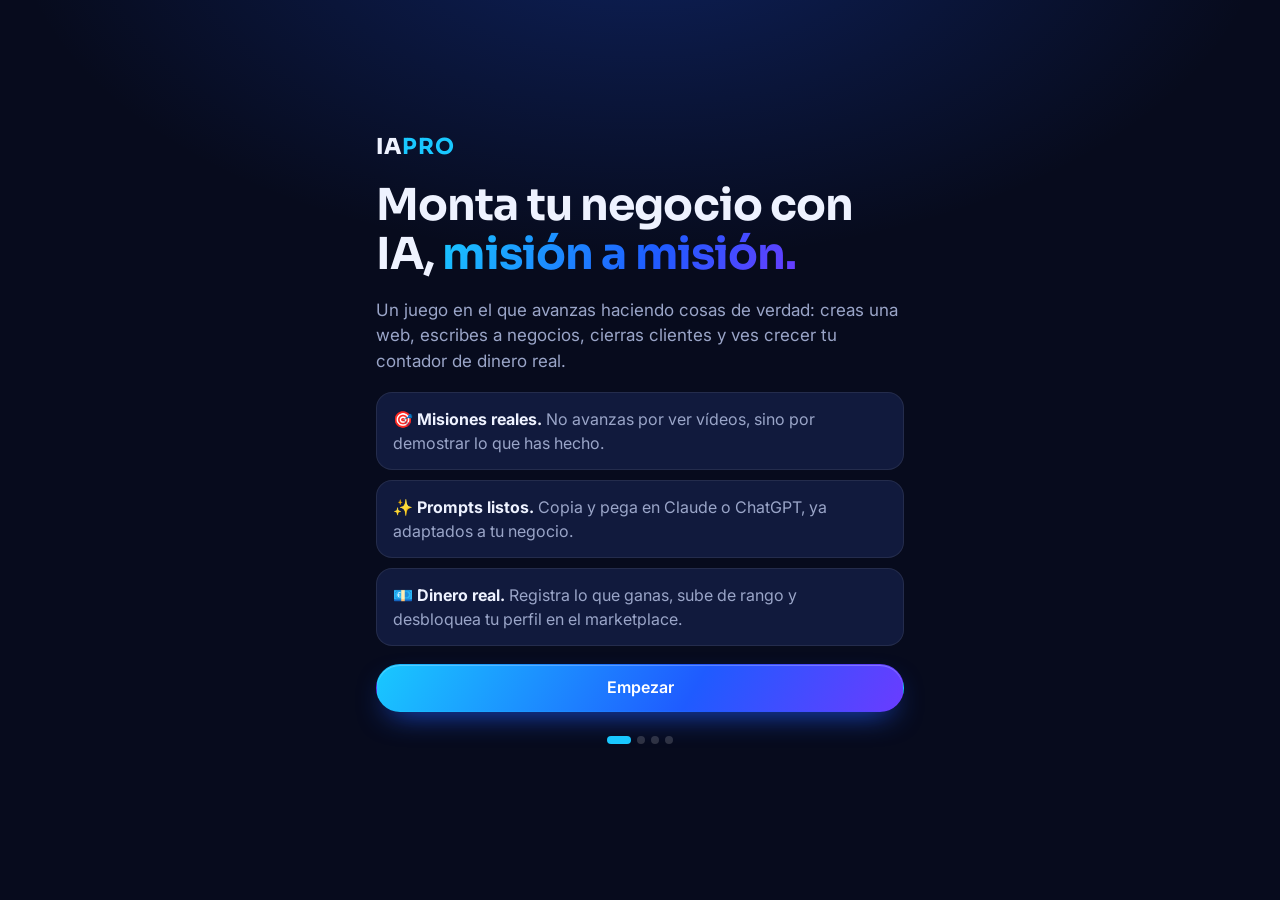
==== juego/index.html @ abcd5de1 "Add IAPRO game prototype with Kit Web Pro prompt generator Playable web version of the IAPRO spec (p" ====
<!doctype html>
<html lang="es">
<head>
  <meta charset="utf-8">
  <meta name="viewport" content="width=device-width, initial-scale=1, viewport-fit=cover">
  <title>IAPRO · Monta tu negocio con IA, misión a misión</title>
  <meta name="description" content="Prototipo del juego IAPRO: monta un negocio real de webs para negocios locales con IA, con misiones, prompts listos para copiar, mini-CRM y contador de dinero real.">
  <meta name="robots" content="noindex">
  <meta name="theme-color" content="#070b1d">
  <meta name="color-scheme" content="dark">
  <link rel="icon" href="../assets/img/favicon.png">
  <link rel="apple-touch-icon" href="../assets/img/apple-touch-icon.png">
  <link rel="preconnect" href="https://fonts.googleapis.com">
  <link rel="preconnect" href="https://fonts.gstatic.com" crossorigin>
  <link href="https://fonts.googleapis.com/css2?family=Sora:wght@400;600;700;800&family=Inter:wght@400;500;600&display=swap" rel="stylesheet">
  <link rel="stylesheet" href="juego.css">
</head>
<body>
  <div id="app" class="app"><noscript><p style="padding:24px">Este juego necesita JavaScript activado.</p></noscript></div>
  <div id="toast" class="toast" role="status" aria-live="polite"></div>
  <script src="contenido.js"></script>
  <script src="juego.js"></script>
</body>
</html>
---- juego/juego.css ----
/* IAPRO — estilos del prototipo. Oscuro por defecto, color propio por ruta (--route). */
:root {
  --bg: #070b1d; --bg-2: #0c1230; --surface: #111a3d; --surface-2: #17224d;
  --line: rgba(255, 255, 255, .08); --line-2: rgba(255, 255, 255, .16);
  --text: #eef2ff; --muted: #9aa5c8;
  --route: #19c8ff; --blue: #1f5bff; --grad: linear-gradient(120deg, #19c8ff 0%, #1f5bff 60%, #6a3cff 100%);
  --gold: #ffc53d; --ok: #2ee59d; --bad: #ff6b6b; --wa: #25d366;
  --display: "Sora", "Inter", system-ui, sans-serif; --body: "Inter", system-ui, -apple-system, "Segoe UI", Roboto, sans-serif;
  --ease: cubic-bezier(.2, .7, .2, 1);
  --r: 20px;
}
* { box-sizing: border-box; }
html { -webkit-text-size-adjust: 100%; background: var(--bg); color-scheme: dark; }
body { margin: 0; font-family: var(--body); font-size: 16px; line-height: 1.5; color: var(--text); -webkit-font-smoothing: antialiased; overflow-x: clip;
  background: radial-gradient(900px 500px at 50% -10%, rgba(31, 91, 255, .28), transparent 70%), var(--bg); background-attachment: fixed; min-height: 100vh; }
h1, h2, h3 { font-family: var(--display); letter-spacing: -.02em; line-height: 1.12; margin: 0; }
p { margin: 0; }
a { color: var(--route); }
button, input, select, textarea { font: inherit; color: inherit; }
button { cursor: pointer; -webkit-tap-highlight-color: transparent; }
:focus-visible { outline: 2px solid var(--route); outline-offset: 2px; border-radius: 8px; }
mark { background: rgba(255, 197, 61, .18); color: var(--gold); border-radius: 4px; padding: 0 2px; }
.grad { background: var(--grad); -webkit-background-clip: text; background-clip: text; color: transparent; }
.muted { color: var(--muted); }
.small { font-size: 13.5px; }
.center { text-align: center; padding: 20px 0; }
.gold { color: var(--gold); }

.app { max-width: 560px; margin: 0 auto; min-height: 100vh; }
.screen { padding: 14px 16px calc(96px + env(safe-area-inset-bottom)); display: flex; flex-direction: column; gap: 16px; }

/* ---------- Botones ---------- */
.btn { display: inline-flex; align-items: center; justify-content: center; gap: 8px; border: 1px solid transparent; border-radius: 999px; padding: 14px 20px; font-weight: 600; text-decoration: none; line-height: 1.1; color: var(--text); background: var(--surface-2); transition: transform .2s var(--ease), box-shadow .2s, background .2s; min-height: 44px; }
.btn:active { transform: scale(.97); }
.btn--primary { background: var(--grad); color: #fff; box-shadow: 0 12px 30px -12px rgba(31, 91, 255, .9), inset 0 1px 0 rgba(255, 255, 255, .25); }
.btn--gold { background: linear-gradient(120deg, #ffd66b, #ffb020); color: #2a1a00; box-shadow: 0 12px 30px -12px rgba(255, 176, 32, .8); }
.btn--wa { background: var(--wa); color: #04260f; }
.btn--line { background: transparent; border-color: var(--line-2); }
.btn--small { padding: 9px 14px; font-size: 14px; min-height: 38px; }
.btn--block { width: 100%; }
.btn--copy { position: absolute; right: 8px; bottom: 8px; padding: 8px 14px; font-size: 13.5px; min-height: 36px; background: var(--route); color: #021422; }
.icon { background: none; border: 0; padding: 8px; min-width: 40px; min-height: 40px; border-radius: 10px; }
.icon:hover { background: var(--surface-2); }
.back { align-self: flex-start; background: none; border: 0; color: var(--muted); text-decoration: none; font-size: 14.5px; padding: 6px 0; }

/* ---------- HUD y barra inferior ---------- */
.hud { position: sticky; top: 0; z-index: 20; display: flex; align-items: center; gap: 10px; padding: calc(10px + env(safe-area-inset-top)) 16px 10px; background: rgba(7, 11, 29, .82); backdrop-filter: blur(14px); -webkit-backdrop-filter: blur(14px); border-bottom: 1px solid var(--line); }
.hud a { text-decoration: none; color: var(--text); }
.hud__money { display: inline-flex; align-items: center; gap: 8px; padding: 6px 12px 6px 6px; border-radius: 999px; background: rgba(255, 197, 61, .12); border: 1px solid rgba(255, 197, 61, .3); font-family: var(--display); font-size: 17px; transition: transform .3s var(--ease); }
.hud__money b { color: var(--gold); }
.hud__money.is-bump { transform: scale(1.15); }
.coin { width: 26px; height: 26px; border-radius: 50%; display: grid; place-items: center; font-weight: 800; font-size: 14px; color: #3a2600; background: radial-gradient(circle at 35% 30%, #fff3b0, #ffc53d 55%, #d78b00); box-shadow: inset 0 -2px 0 rgba(0, 0, 0, .2); }
.hud__rank { flex: 1; min-width: 0; display: flex; flex-direction: column; gap: 5px; font-size: 12.5px; color: var(--muted) !important; }
.hud__rank span { white-space: nowrap; overflow: hidden; text-overflow: ellipsis; }
.hud__streak { display: inline-flex; align-items: center; gap: 4px; font-family: var(--display); font-weight: 700; padding: 6px 10px; border-radius: 999px; background: rgba(255, 107, 53, .14); border: 1px solid rgba(255, 107, 53, .3); }
.bar { display: block; height: 6px; border-radius: 9px; background: rgba(255, 255, 255, .1); overflow: hidden; }
.bar > i { display: block; height: 100%; background: var(--grad); border-radius: inherit; transition: width .6s var(--ease); }
.bar--big { height: 10px; margin-top: 10px; }
.tabbar { position: fixed; z-index: 20; left: 50%; transform: translateX(-50%); bottom: 0; width: 100%; max-width: 560px; display: grid; grid-template-columns: repeat(4, 1fr); padding: 6px 8px calc(6px + env(safe-area-inset-bottom)); background: rgba(10, 15, 38, .92); backdrop-filter: blur(14px); -webkit-backdrop-filter: blur(14px); border-top: 1px solid var(--line); }
.tabbar a { display: flex; flex-direction: column; align-items: center; gap: 2px; padding: 6px 2px; font-size: 11.5px; font-weight: 600; color: var(--muted); text-decoration: none; border-radius: 12px; }
.tabbar a span { font-size: 20px; line-height: 1.1; }
.tabbar a.is-on { color: var(--text); background: rgba(255, 255, 255, .06); }

/* ---------- Tarjetas genéricas ---------- */
.card { display: block; padding: 16px; border-radius: var(--r); background: var(--surface); border: 1px solid var(--line); color: var(--text); text-decoration: none; }
.card.note { color: var(--muted); font-size: 14.5px; }
.card.win { border-color: rgba(46, 229, 157, .4); background: rgba(46, 229, 157, .08); }
.card.locked { text-align: center; display: grid; gap: 14px; justify-items: center; color: var(--muted); }
.market, .routecard { display: flex; gap: 14px; align-items: center; }
.market > span:first-child, .routecard > span:first-child { font-size: 28px; }
.market small, .routecard small { display: block; color: var(--muted); font-size: 13.5px; }
.market.is-open { border-color: rgba(255, 197, 61, .45); background: linear-gradient(120deg, rgba(255, 197, 61, .12), transparent); }
.routecard > span:last-child { flex: 1; display: grid; gap: 6px; }

/* ---------- Onboarding ---------- */
.ob { min-height: 100vh; justify-content: center; padding-bottom: 40px; }
.ob__hero { display: grid; gap: 18px; }
.ob__logo { font-family: var(--display); font-weight: 800; font-size: 22px; letter-spacing: .04em; }
.ob__logo b { color: var(--route); }
.ob h1 { font-size: clamp(32px, 9vw, 44px); }
.ob__hero > p { color: var(--muted); font-size: 17px; }
.ob__list { list-style: none; padding: 0; margin: 0; display: grid; gap: 10px; }
.ob__list li { padding: 14px 16px; border-radius: 16px; background: var(--surface); border: 1px solid var(--line); color: var(--muted); }
.ob__list b { color: var(--text); }
.ob__h { font-size: 28px; }
.dots { display: flex; gap: 6px; justify-content: center; margin-top: 8px; }
.dots i { width: 8px; height: 8px; border-radius: 9px; background: var(--line-2); transition: width .3s; }
.dots i.is-on { width: 24px; background: var(--route); }
.routes { display: grid; gap: 10px; }
.route { display: flex; align-items: center; gap: 14px; text-align: left; padding: 14px 16px; border-radius: 18px; background: var(--surface); border: 1px solid var(--line); border-left: 4px solid var(--c); }
.route b { display: block; font-family: var(--display); }
.route small { display: block; color: var(--muted); font-size: 13px; margin-top: 2px; }
.route > span:nth-child(2) { flex: 1; }
.route em { font-style: normal; font-weight: 700; font-size: 13px; padding: 6px 12px; border-radius: 99px; background: var(--c); color: #021422; }
.route em.soon { background: var(--surface-2); color: var(--muted); }
.route.is-off { opacity: .55; cursor: not-allowed; }
.route__ico { font-size: 28px; }

/* ---------- Mapa ---------- */
.map-head { display: flex; gap: 14px; align-items: center; }
.map-head .route__ico { width: 56px; height: 56px; display: grid; place-items: center; border-radius: 18px; background: color-mix(in srgb, var(--route) 18%, transparent); border: 1px solid color-mix(in srgb, var(--route) 40%, transparent); }
.map-head small, .m-head > small { color: var(--route); font-weight: 600; font-size: 12.5px; text-transform: uppercase; letter-spacing: .14em; }
.map-head h1 { font-size: 22px; }
.map { position: relative; margin: 26px 0 8px; }
.map svg { position: absolute; inset: 0; width: 100%; height: 100%; overflow: visible; }
.map__path { fill: none; stroke: rgba(255, 255, 255, .12); stroke-width: 10; stroke-linecap: round; stroke-linejoin: round; vector-effect: non-scaling-stroke; stroke-dasharray: 2 16; }
.map__done { fill: none; stroke: var(--route); stroke-width: 6; stroke-linecap: round; stroke-linejoin: round; vector-effect: non-scaling-stroke; opacity: .7; }
.node { position: absolute; transform: translate(-50%, -50%); display: flex; flex-direction: column; align-items: center; width: 0; }
.node__dot { position: relative; z-index: 1; width: 66px; height: 66px; flex: none; border-radius: 50%; display: grid; place-items: center; font-family: var(--display); font-weight: 800; font-size: 24px; text-decoration: none; color: var(--text); background: var(--surface-2); border: 3px solid var(--line-2); box-shadow: 0 6px 0 rgba(0, 0, 0, .35); transition: transform .2s var(--ease); }
.node__dot:active { transform: translateY(3px); box-shadow: 0 3px 0 rgba(0, 0, 0, .35); }
.node--done .node__dot { background: color-mix(in srgb, var(--route) 22%, var(--surface)); border-color: var(--route); color: var(--route); }
.node--locked .node__dot { font-size: 20px; opacity: .7; }
.node--now .node__dot { width: 78px; height: 78px; font-size: 28px; background: var(--grad); color: #fff; border-color: rgba(255, 255, 255, .5); animation: glow 1.8s ease-in-out infinite; }
@keyframes glow { 0%, 100% { box-shadow: 0 6px 0 rgba(0, 0, 0, .35), 0 0 0 0 rgba(25, 200, 255, .55); } 50% { box-shadow: 0 6px 0 rgba(0, 0, 0, .35), 0 0 0 16px rgba(25, 200, 255, 0); } }
.node__label { width: 190px; margin-top: 8px; text-align: center; display: grid; gap: 2px; justify-items: center; }
.node__label small { color: var(--muted); font-size: 11.5px; }
.node__label b { font-size: 13.5px; line-height: 1.25; font-weight: 600; }
.node--locked .node__label b { color: var(--muted); }
.node--now .node__label b { font-size: 15px; }
.node__label .btn { margin-top: 6px; }

/* ---------- Misión ---------- */
.m-head { display: grid; gap: 8px; }
.m-head h1 { font-size: clamp(26px, 7vw, 34px); }
.goal { font-size: 18px; color: #c9d2f0; }
.chips { display: flex; flex-wrap: wrap; gap: 8px; }
.chips span { font-size: 13px; font-weight: 600; padding: 5px 11px; border-radius: 99px; background: var(--surface-2); border: 1px solid var(--line); }
.chips .ok { color: var(--ok); border-color: rgba(46, 229, 157, .4); }
.tabs { display: grid; grid-template-columns: 1fr 1fr; padding: 4px; border-radius: 99px; background: var(--surface); border: 1px solid var(--line); position: sticky; top: 64px; z-index: 5; }
.tabs button { border: 0; background: none; padding: 11px; border-radius: 99px; font-weight: 600; color: var(--muted); }
.tabs button[aria-selected="true"] { background: var(--surface-2); color: var(--text); box-shadow: inset 0 0 0 1px var(--line-2); }
.tabpanel { display: grid; gap: 16px; }
.videos { display: grid; gap: 10px; }
.videos h3, .kit h3 { font-size: 17px; }
.video { margin: 0; }
.video__frame { position: relative; aspect-ratio: 16 / 9; border-radius: 16px; overflow: hidden; background: #000; }
.video__frame iframe { position: absolute; inset: 0; width: 100%; height: 100%; border: 0; }
.video figcaption { font-size: 13.5px; color: var(--muted); margin-top: 6px; }
.video--search { display: flex; gap: 12px; align-items: center; padding: 12px 14px; border-radius: 16px; background: var(--surface); border: 1px solid var(--line); text-decoration: none; color: var(--text); }
.video--search > span:first-child { width: 44px; height: 32px; flex: none; border-radius: 9px; display: grid; place-items: center; background: #ff0033; color: #fff; font-size: 13px; }
.video--search small { display: block; color: var(--muted); font-size: 12.5px; }
.video--search b { font-weight: 600; font-size: 14.5px; }
.steps { list-style: none; counter-reset: s; margin: 0; padding: 0; display: grid; gap: 12px; }
.steps > li { counter-increment: s; position: relative; padding: 16px 16px 16px 56px; border-radius: var(--r); background: var(--surface); border: 1px solid var(--line); display: grid; gap: 12px; }
.steps > li::before { content: counter(s); position: absolute; left: 14px; top: 14px; width: 30px; height: 30px; border-radius: 50%; display: grid; place-items: center; font-family: var(--display); font-weight: 700; font-size: 14px; background: color-mix(in srgb, var(--route) 20%, transparent); color: var(--route); }
.steps > li > p { font-weight: 500; }
.kit-inline { margin-left: -40px; display: grid; gap: 14px; }
.prompt { position: relative; }
.prompt pre { margin: 0; padding: 14px 14px 56px; border-radius: 14px; background: #060a1a; border: 1px solid var(--line); font-family: ui-monospace, "SF Mono", Menlo, Consolas, monospace; font-size: 13px; line-height: 1.55; white-space: pre-wrap; word-break: break-word; color: #d5ddf7; max-height: 340px; overflow: auto; }

/* ---------- Formularios ---------- */
.form { display: grid; gap: 14px; }
.form label { display: grid; gap: 6px; font-size: 14px; font-weight: 600; color: #c9d2f0; }
.form label small, legend small { font-weight: 400; color: var(--muted); }
input:not([type=checkbox]):not([type=radio]), select, textarea { width: 100%; padding: 13px 14px; border-radius: 14px; background: var(--bg-2); border: 1px solid var(--line-2); font-size: 16px; font-weight: 400; color: var(--text); min-height: 48px; }
textarea { resize: vertical; }
input:focus, select:focus, textarea:focus { outline: none; border-color: var(--route); box-shadow: 0 0 0 3px color-mix(in srgb, var(--route) 25%, transparent); }
::placeholder { color: #66729a; }
fieldset { border: 0; padding: 0; margin: 0; display: grid; gap: 12px; }
legend { font-family: var(--display); font-weight: 700; font-size: 16px; margin-bottom: 10px; padding: 0; }
.two { display: grid; grid-template-columns: 1fr 1fr; gap: 10px; }
@media (max-width: 380px) { .two { grid-template-columns: 1fr; } }
.err { color: var(--bad); font-weight: 600; min-height: 0; }
.err:empty { display: none; }
.err.shake { animation: shake .4s; }
@keyframes shake { 20%, 60% { transform: translateX(-6px); } 40%, 80% { transform: translateX(6px); } }
.checklist { display: grid; gap: 8px; }
.check { display: flex !important; grid-template-columns: none; gap: 12px !important; align-items: flex-start; padding: 14px; border-radius: 16px; background: var(--surface); border: 1px solid var(--line); font-weight: 500 !important; cursor: pointer; }
.check input { width: 22px; height: 22px; flex: none; accent-color: var(--route); margin: 1px 0 0; }
.check:has(input:checked) { border-color: color-mix(in srgb, var(--route) 50%, transparent); }
.check:has(input:checked) span { color: var(--muted); text-decoration: line-through; }
.progress { padding: 16px; border-radius: var(--r); background: var(--surface); border: 1px solid var(--line); color: var(--muted); }
.progress b { color: var(--text); font-family: var(--display); font-size: 20px; }
.seg { display: grid; grid-template-columns: 1fr 1fr; gap: 8px; }
.seg label { display: block; }
.seg input { position: absolute; opacity: 0; }
.seg span { display: block; text-align: center; padding: 12px; border-radius: 14px; border: 1px solid var(--line-2); background: var(--bg-2); }
.seg input:checked + span { border-color: var(--gold); color: var(--gold); background: rgba(255, 197, 61, .1); }
.seg input:focus-visible + span { outline: 2px solid var(--gold); }

/* ---------- Kit Web Pro ---------- */
.kitform { padding: 16px; border-radius: var(--r); background: var(--surface); border: 1px solid var(--line); }
.tipos { display: flex; flex-wrap: wrap; gap: 8px; }
.tipo { display: inline-flex; align-items: center; gap: 6px; padding: 9px 12px; border-radius: 99px; background: var(--bg-2); border: 1px solid var(--line-2); font-size: 14px; }
.tipo.is-on { background: color-mix(in srgb, var(--route) 18%, transparent); border-color: var(--route); color: #fff; }
.kit { display: grid; gap: 10px; }
.kit__top { display: flex; align-items: center; justify-content: space-between; gap: 10px; }
.kit__fase { font-size: 12px; font-weight: 700; text-transform: uppercase; letter-spacing: .16em; color: var(--route); margin-top: 6px; }
.kp { border-radius: 18px; background: var(--surface); border: 1px solid var(--line); }
.kp[open] { border-color: var(--line-2); }
.kp summary { list-style: none; display: flex; gap: 12px; align-items: center; padding: 14px; cursor: pointer; }
.kp summary::-webkit-details-marker { display: none; }
.kp summary::after { content: "+"; margin-left: auto; font-size: 22px; color: var(--muted); transition: transform .2s; }
.kp[open] summary::after { transform: rotate(45deg); }
.kp summary i { width: 30px; height: 30px; flex: none; border-radius: 10px; display: grid; place-items: center; font-style: normal; font-weight: 700; font-size: 14px; background: var(--surface-2); color: var(--route); }
.kp summary small { display: block; color: var(--muted); font-size: 12.5px; }
.kp summary b { font-weight: 600; }
.kp > .kp__when, .kp > .prompt { margin: 0 14px 12px; }
.kp > .prompt:last-child { margin-bottom: 14px; }
.kp__when { font-size: 13.5px; color: var(--muted); }
.lib { display: grid; gap: 10px; margin-top: 8px; }
.lib h2, .sub { font-size: 20px; }

/* ---------- Mis clientes ---------- */
.add summary { cursor: pointer; font-weight: 700; font-family: var(--display); list-style: none; }
.add summary::-webkit-details-marker { display: none; }
.add[open] summary { margin-bottom: 14px; }
.filters { display: flex; gap: 8px; overflow-x: auto; padding-bottom: 4px; margin: 0 -16px; padding-left: 16px; padding-right: 16px; scrollbar-width: none; }
.filters button { flex: none; padding: 8px 12px; border-radius: 99px; background: var(--surface); border: 1px solid var(--line); font-size: 13.5px; color: var(--muted); }
.filters button b { color: var(--text); margin-left: 4px; }
.filters button[aria-pressed="true"] { border-color: var(--route); color: var(--text); }
.pcs { display: grid; gap: 10px; }
.pc { padding: 14px; border-radius: 18px; background: var(--surface); border: 1px solid var(--line); border-left: 4px solid var(--st, var(--line-2)); display: grid; gap: 8px; animation: pop .3s var(--ease); }
@keyframes pop { from { transform: scale(.97); opacity: 0; } }
.pc header { display: flex; justify-content: space-between; gap: 10px; align-items: flex-start; }
.pc header small { display: block; color: var(--muted); font-size: 13px; }
.pill { flex: none; font-size: 12px; font-weight: 700; padding: 4px 10px; border-radius: 99px; background: color-mix(in srgb, var(--st, #888) 20%, transparent); color: var(--st, var(--muted)); }
.pc__act { display: flex; flex-wrap: wrap; gap: 8px; align-items: center; }
.pc__act select { width: auto; flex: 1; min-width: 120px; min-height: 38px; padding: 7px 10px; font-size: 13.5px; border-radius: 99px; }
.paid { color: var(--gold); font-weight: 600; }
.st-todo { --st: #8a94b8; } .st-sent { --st: #19c8ff; } .st-replied { --st: #a78bff; } .st-meeting { --st: #ffb020; } .st-won { --st: #2ee59d; } .st-lost { --st: #ff6b6b; }
.pc.st-lost { opacity: .6; }
.incomes { list-style: none; margin: 0; padding: 0; display: grid; gap: 8px; }
.incomes li { display: flex; justify-content: space-between; gap: 10px; padding: 12px 14px; border-radius: 14px; background: var(--surface); border: 1px solid var(--line); }
.incomes b { color: var(--gold); }
.incomes small { display: block; color: var(--muted); font-size: 13px; }
.incomes time { color: var(--muted); font-size: 12.5px; white-space: nowrap; }

/* ---------- Perfil ---------- */
.prof { display: grid; justify-items: center; text-align: center; gap: 6px; padding-top: 6px; }
.avatar { width: 76px; height: 76px; border-radius: 24px; display: grid; place-items: center; font-family: var(--display); font-weight: 800; font-size: 26px; background: var(--grad); color: #fff; flex: none; }
.prof h1 { font-size: 26px; }
.stats { display: grid; grid-template-columns: 1fr 1fr; gap: 10px; }
.stats > div { padding: 14px; border-radius: 18px; background: var(--surface); border: 1px solid var(--line); }
.stats small { display: block; color: var(--muted); font-size: 12.5px; }
.stats b { font-family: var(--display); font-size: 22px; }
.ranks { display: flex; flex-wrap: wrap; gap: 6px 12px; margin-top: 10px; }
.ranks .on { color: var(--text); }
.badges { display: grid; grid-template-columns: repeat(4, 1fr); gap: 10px; }
.bdg { display: grid; justify-items: center; gap: 6px; padding: 12px 4px; border-radius: 16px; background: var(--surface); border: 1px solid var(--line); text-align: center; }
.bdg span { font-size: 26px; filter: grayscale(1); opacity: .45; }
.bdg small { font-size: 11.5px; color: var(--muted); line-height: 1.2; }
.bdg.is-on { border-color: rgba(255, 197, 61, .4); background: linear-gradient(180deg, rgba(255, 197, 61, .1), transparent); }
.bdg.is-on span { filter: none; opacity: 1; }
.bdg.is-on small { color: var(--text); }
.danger { display: flex; gap: 10px; justify-content: center; flex-wrap: wrap; }
.req { list-style: none; padding: 0; margin: 12px 0 0; display: grid; gap: 8px; color: var(--muted); }
.req .on { color: var(--ok); }
.seller { display: flex; gap: 14px; align-items: center; }
.seller small { display: block; color: var(--muted); }

/* ---------- Celebración, modal, toast, monedas ---------- */
.celebrate, .modal { position: fixed; inset: 0; z-index: 50; display: grid; place-items: center; padding: 16px; background: rgba(3, 6, 18, .78); backdrop-filter: blur(6px); -webkit-backdrop-filter: blur(6px); animation: fade .25s; }
@keyframes fade { from { opacity: 0; } }
.celebrate__box, .modal__box { position: relative; width: 100%; max-width: 420px; max-height: 90vh; overflow: auto; padding: 26px 20px 20px; border-radius: 26px; background: var(--surface); border: 1px solid var(--line-2); display: grid; gap: 14px; text-align: center; animation: rise .45s var(--ease); }
.modal__box { text-align: left; }
@keyframes rise { from { transform: translateY(30px) scale(.94); opacity: 0; } }
.kicker { font-size: 12px; font-weight: 700; text-transform: uppercase; letter-spacing: .18em; color: var(--route); }
.celebrate h2 { font-size: 34px; }
.xpwin { font-family: var(--display); font-weight: 800; font-size: 48px; color: var(--gold); text-shadow: 0 0 30px rgba(255, 197, 61, .5); }
.newbadge { display: grid; justify-items: center; gap: 6px; padding: 14px; border-radius: 18px; background: rgba(255, 197, 61, .08); border: 1px solid rgba(255, 197, 61, .35); }
.newbadge span { font-size: 46px; animation: spin .9s var(--ease); }
@keyframes spin { from { transform: rotateY(180deg) scale(.4); } }
.rankup { font-weight: 600; color: var(--ok); }
.confetti { position: absolute; inset: 0; overflow: hidden; pointer-events: none; }
.confetti i { position: absolute; top: -20px; left: var(--x); width: 9px; height: 14px; border-radius: 2px; background: hsl(var(--h) 90% 60%); transform: rotate(var(--r)); animation: fall 2.4s var(--d) cubic-bezier(.3, .6, .5, 1) forwards; }
@keyframes fall { to { transform: translateY(105vh) rotate(calc(var(--r) + 540deg)); } }
.modal__x { position: absolute; right: 10px; top: 10px; }
.modal h2 { font-size: 22px; padding-right: 40px; }
.toast { position: fixed; z-index: 60; left: 50%; bottom: calc(86px + env(safe-area-inset-bottom)); transform: translate(-50%, 20px); padding: 12px 18px; border-radius: 99px; background: #fff; color: #0b1230; font-weight: 600; font-size: 14.5px; box-shadow: 0 14px 40px -10px rgba(0, 0, 0, .6); opacity: 0; pointer-events: none; transition: opacity .25s, transform .25s var(--ease); max-width: calc(100% - 32px); text-align: center; }
.toast.is-on { opacity: 1; transform: translate(-50%, 0); }
.flycoin { position: fixed; z-index: 70; width: 30px; height: 30px; margin: -15px 0 0 -15px; border-radius: 50%; display: grid; place-items: center; font-weight: 800; font-size: 15px; color: #3a2600; background: radial-gradient(circle at 35% 30%, #fff3b0, #ffc53d 55%, #d78b00); pointer-events: none; animation: fly .9s cubic-bezier(.5, -.3, .7, 1) forwards; }
@keyframes fly { 0% { transform: scale(.3); opacity: 0; } 20% { transform: scale(1.1); opacity: 1; } 100% { left: var(--tx); top: var(--ty); transform: scale(.5); opacity: .2; } }

@media (prefers-reduced-motion: reduce) {
  *, *::before, *::after { animation-duration: .01ms !important; animation-iteration-count: 1 !important; transition-duration: .01ms !important; }
  .confetti { display: none; }
}
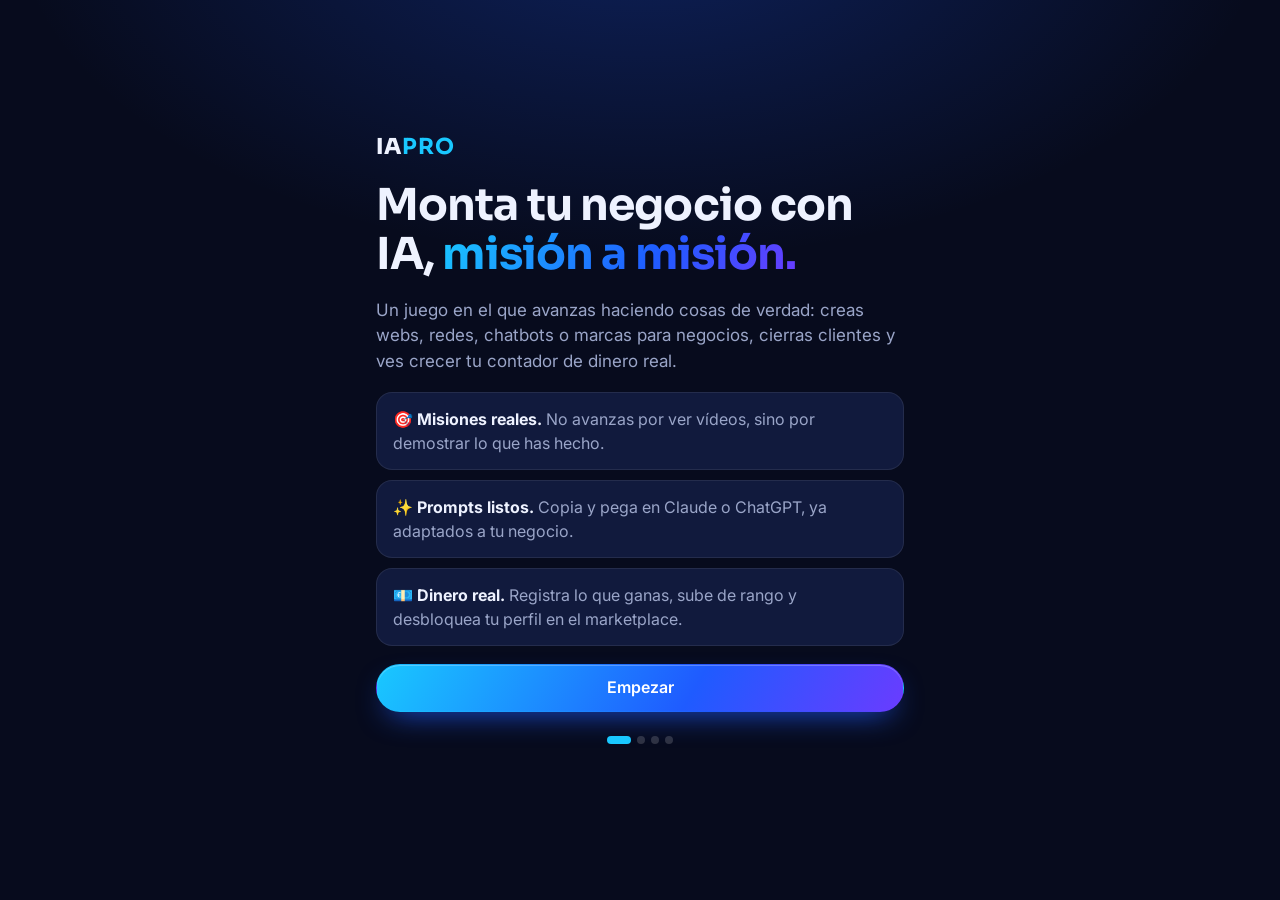
==== commit 5e8e4040: "Add the other five IAPRO routes with their own prompt kits Social media, automations and chatbots, b" ====
--- a/juego/index.html
+++ b/juego/index.html
@@ -19,6 +19,7 @@
   <div id="app" class="app"><noscript><p style="padding:24px">Este juego necesita JavaScript activado.</p></noscript></div>
   <div id="toast" class="toast" role="status" aria-live="polite"></div>
   <script src="contenido.js"></script>
+  <script src="rutas.js"></script>
   <script src="juego.js"></script>
 </body>
 </html>
--- a/juego/juego.css
+++ b/juego/juego.css
@@ -276,3 +276,12 @@
   *, *::before, *::after { animation-duration: .01ms !important; animation-iteration-count: 1 !important; transition-duration: .01ms !important; }
   .confetti { display: none; }
 }
+
+/* ---------- Varias rutas ---------- */
+.routecard { width: 100%; text-align: left; font: inherit; cursor: pointer; border-left: 4px solid var(--c); }
+.routecard em { font-style: normal; font-weight: 700; font-size: 12.5px; padding: 6px 11px; border-radius: 99px; background: var(--surface-2); color: var(--muted); flex: none; }
+.routecard.is-active em { background: var(--c); color: #021422; }
+.routecard .bar > i { background: var(--c); }
+.filters [data-route-kit][aria-pressed="true"] { border-color: var(--c); color: var(--text); background: color-mix(in srgb, var(--c) 14%, transparent); }
+.proofimg { width: 100%; border-radius: 14px; }
+.sub small { font-size: 14px; font-weight: 500; }
